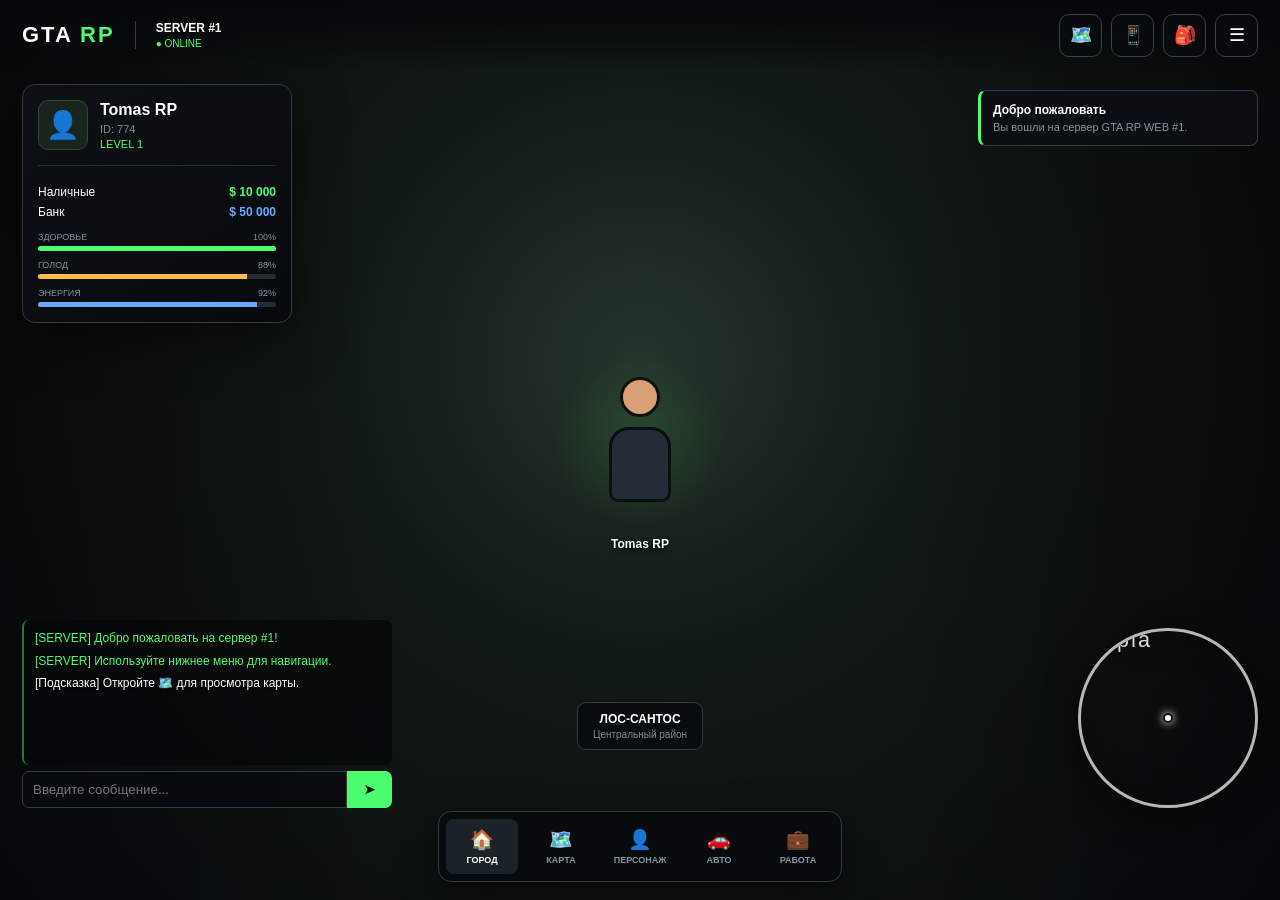
==== game.html @ d245c7cc "Create game.html" ====
<!DOCTYPE html>
<html lang="ru">
<head>
<meta charset="UTF-8">

<meta
    name="viewport"
    content="width=device-width,
    initial-scale=1.0,
    maximum-scale=1.0,
    user-scalable=no"
>

<title>GTA RP WEB — Игра</title>

<link rel="stylesheet" href="css/main.css">
<link rel="stylesheet" href="css/game.css">
<link rel="stylesheet" href="css/mobile.css">

<style>

/* =========================================================
   GTA RP WEB — GAME
========================================================= */

:root{
    --green:#4cff72;
    --bg:#080a0d;
    --panel:#101419;
    --panel2:#171c22;
    --border:#303740;
    --muted:#89929e;
    --danger:#ff4d5a;
    --gold:#ffd75a;
}

*{
    box-sizing:border-box;
    margin:0;
    padding:0;
}

html,
body{
    width:100%;
    height:100%;
}

body{
    background:#080a0d;
    color:#fff;
    font-family:Arial,Helvetica,sans-serif;
    overflow:hidden;
}


/* =========================================================
   GAME
========================================================= */

#gameScreen{
    position:fixed;
    inset:0;
    overflow:hidden;
}


/* =========================================================
   BACKGROUND
========================================================= */

.game-background{
    position:absolute;
    inset:0;

    background:
        radial-gradient(
            circle at 50% 40%,
            #26342b 0%,
            #111914 35%,
            #080b0d 100%
        );
}

.game-background:before{
    content:"";

    position:absolute;
    inset:0;

    background:
        linear-gradient(
            90deg,
            rgba(0,0,0,.35),
            transparent 30%,
            transparent 70%,
            rgba(0,0,0,.35)
        );

    pointer-events:none;
}


/* =========================================================
   TOP BAR
========================================================= */

.topbar{
    position:absolute;

    top:0;
    left:0;
    right:0;

    height:70px;

    display:flex;
    align-items:center;

    padding:0 22px;

    z-index:20;

    background:
        linear-gradient(
            180deg,
            rgba(5,7,9,.92),
            rgba(5,7,9,.55),
            transparent
        );
}


/* LOGO */

.game-logo{
    font-size:22px;
    font-weight:900;
    letter-spacing:2px;
}

.game-logo span{
    color:var(--green);
}


/* SERVER */

.server-info{
    margin-left:20px;

    padding-left:20px;

    border-left:1px solid #353b42;
}

.server-number{
    font-size:12px;
    font-weight:800;
}

.server-status{
    margin-top:3px;

    color:var(--green);

    font-size:10px;
}


/* TOP RIGHT */

.top-right{
    margin-left:auto;

    display:flex;
    align-items:center;

    gap:9px;
}

.top-button{

    min-width:43px;
    height:43px;

    display:flex;
    align-items:center;
    justify-content:center;

    border:1px solid #3a4148;
    border-radius:10px;

    background:#090c0ed9;

    color:#fff;

    cursor:pointer;

    font-size:18px;

    transition:.18s;
}

.top-button:hover{
    border-color:var(--green);
    background:#11181a;
}


/* =========================================================
   PLAYER CARD
========================================================= */

.player-card{

    position:absolute;

    top:84px;
    left:22px;

    width:270px;

    z-index:15;

    background:
        linear-gradient(
            145deg,
            rgba(13,17,21,.96),
            rgba(8,11,14,.96)
        );

    border:1px solid #343b42;

    border-radius:13px;

    padding:15px;

    box-shadow:0 15px 50px #0008;

    backdrop-filter:blur(10px);
}

.player-main{
    display:flex;
    align-items:center;
    gap:12px;
}

.player-avatar{

    width:50px;
    height:50px;

    display:flex;
    align-items:center;
    justify-content:center;

    border-radius:10px;

    background:#18241c;

    border:1px solid #304936;

    font-size:27px;
}

.player-name{
    font-size:16px;
    font-weight:900;
}

.player-id{
    margin-top:4px;

    color:#7f8995;

    font-size:11px;
}

.player-level{
    margin-top:3px;

    color:var(--green);

    font-size:11px;
}


/* =========================================================
   MONEY
========================================================= */

.money-block{

    margin-top:15px;

    padding-top:13px;

    border-top:1px solid #272e35;
}

.money-line{
    display:flex;
    align-items:center;
    justify-content:space-between;

    margin-top:6px;

    font-size:12px;
}

.money-value{
    font-weight:900;
}

.cash{
    color:var(--green);
}

.bank{
    color:#6aa7ff;
}


/* =========================================================
   STATUS
========================================================= */

.status-list{
    margin-top:13px;
}

.status-row{
    margin-top:9px;
}

.status-header{

    display:flex;
    justify-content:space-between;

    color:#858f9a;

    font-size:9px;
}

.status-bar{

    width:100%;
    height:5px;

    margin-top:4px;

    background:#272c31;

    border-radius:5px;

    overflow:hidden;
}

.status-fill{
    width:100%;
    height:100%;

    background:var(--green);
}

.status-fill.hunger{
    width:88%;
    background:#ffbd4a;
}

.status-fill.energy{
    width:92%;
    background:#6aa7ff;
}


/* =========================================================
   CENTER CHARACTER
========================================================= */

.character-stage{

    position:absolute;

    left:50%;
    top:50%;

    transform:translate(-50%,-50%);

    z-index:5;

    text-align:center;

    pointer-events:none;
}

.character-glow{

    width:180px;
    height:180px;

    border-radius:50%;

    background:
        radial-gradient(
            circle,
            rgba(76,255,114,.13),
            transparent 68%
        );

    display:flex;
    align-items:center;
    justify-content:center;
}

.character-icon{

    width:90px;
    height:125px;

    position:relative;

    display:flex;
    align-items:flex-end;
    justify-content:center;
}

.character-head{

    position:absolute;

    top:0;

    width:40px;
    height:40px;

    background:#d7a077;

    border:3px solid #111;

    border-radius:50%;
}

.character-body{

    width:62px;
    height:75px;

    background:#242d36;

    border:3px solid #0c0f12;

    border-radius:20px 20px 9px 9px;
}

.character-name{

    margin-top:8px;

    font-size:12px;
    font-weight:800;

    text-shadow:0 2px 5px #000;
}


/* =========================================================
   LOCATION
========================================================= */

.location-card{

    position:absolute;

    left:50%;
    bottom:150px;

    transform:translateX(-50%);

    z-index:10;

    text-align:center;

    padding:9px 15px;

    background:#080b0ddd;

    border:1px solid #343b42;

    border-radius:9px;

    backdrop-filter:blur(7px);
}

.location-name{
    font-size:12px;
    font-weight:900;
}

.location-street{
    margin-top:3px;

    color:#818b96;

    font-size:10px;
}


/* =========================================================
   CHAT
========================================================= */

.chat{

    position:absolute;

    left:22px;
    bottom:92px;

    width:370px;

    z-index:25;
}

.chat-window{

    height:145px;

    padding:11px;

    overflow:hidden;

    background:#050708b8;

    border-left:2px solid rgba(76,255,114,.45);

    border-radius:7px;

    font-size:12px;

    text-shadow:0 1px 2px #000;
}

.chat-message{
    margin-bottom:7px;
    line-height:1.3;
}

.chat-system{
    color:#4cff72;
}

.chat-player{
    color:#fff;
}

.chat-command{
    color:#70a9ff;
}

.chat-input-row{

    display:flex;

    margin-top:6px;
}

.chat-input{

    flex:1;

    height:37px;

    border:1px solid #343b42;

    border-radius:7px 0 0 7px;

    background:#080b0dd9;

    color:white;

    padding:0 10px;

    outline:none;
}

.chat-input:focus{
    border-color:var(--green);
}

.chat-send{

    width:45px;

    border:0;

    border-radius:0 7px 7px 0;

    background:var(--green);

    color:#071008;

    font-weight:900;

    cursor:pointer;
}


/* =========================================================
   MINI MAP
========================================================= */

.minimap{

    position:absolute;

    right:22px;
    bottom:92px;

    width:180px;
    height:180px;

    z-index:20;

    border:3px solid rgba(255,255,255,.7);

    border-radius:50%;

    overflow:hidden;

    box-shadow:
        0 8px 35px #000b;
}

.minimap img{

    width:100%;
    height:100%;

    object-fit:cover;

    transform:scale(1.35);
}

.minimap-dark{

    position:absolute;
    inset:0;

    background:
        radial-gradient(
            circle,
            transparent 30%,
            rgba(0,0,0,.28) 100%
        );
}

.minimap-player{

    position:absolute;

    left:50%;
    top:50%;

    width:10px;
    height:10px;

    transform:translate(-50%,-50%);

    background:#fff;

    border:2px solid #111;

    border-radius:50%;

    box-shadow:0 0 8px #fff;
}


/* =========================================================
   BOTTOM MENU
========================================================= */

.bottom-menu{

    position:absolute;

    left:50%;
    bottom:18px;

    transform:translateX(-50%);

    z-index:30;

    display:flex;

    align-items:center;

    gap:7px;

    padding:7px;

    background:#080b0ee8;

    border:1px solid #343b42;

    border-radius:13px;

    box-shadow:0 10px 35px #0008;

    backdrop-filter:blur(10px);
}

.menu-button{

    min-width:72px;
    height:55px;

    display:flex;

    flex-direction:column;

    align-items:center;
    justify-content:center;

    gap:4px;

    background:transparent;

    color:#89929e;

    border:0;

    border-radius:8px;

    cursor:pointer;

    transition:.18s;
}

.menu-button:hover,
.menu-button.active{

    color:#fff;

    background:#1b2228;
}

.menu-icon{
    font-size:19px;
}

.menu-text{
    font-size:9px;
    font-weight:700;
}


/* =========================================================
   NOTIFICATION
========================================================= */

.notifications{

    position:absolute;

    top:90px;
    right:22px;

    z-index:50;

    width:280px;
}

.notification{

    margin-bottom:8px;

    padding:12px;

    background:#0b0f13ed;

    border:1px solid #343b42;

    border-left:3px solid var(--green);

    border-radius:8px;

    animation:notificationIn .25s ease;
}

.notification-title{
    font-weight:800;
    font-size:12px;
}

.notification-text{
    margin-top:4px;
    color:#89929e;
    font-size:11px;
}

@keyframes notificationIn{

    from{
        opacity:0;
        transform:translateX(30px);
    }

    to{
        opacity:1;
        transform:translateX(0);
    }

}


/* =========================================================
   FULL MAP
========================================================= */

.map-overlay{

    position:absolute;

    inset:0;

    z-index:100;

    display:none;

    align-items:center;
    justify-content:center;

    background:#000d;

    padding:25px;
}

.map-overlay.open{
    display:flex;
}

.map-window{

    width:min(1150px,100%);
    height:min(800px,92vh);

    display:flex;

    flex-direction:column;

    background:#0b0e12;

    border:1px solid #3a424a;

    border-radius:15px;

    overflow:hidden;

    box-shadow:0 30px 100px #000;
}

.map-header{

    height:60px;

    display:flex;

    align-items:center;

    padding:0 18px;

    background:#11161c;

    border-bottom:1px solid #303740;
}

.map-title{
    font-size:18px;
    font-weight:900;
}

.map-close{

    margin-left:auto;

    width:36px;
    height:36px;

    border:0;
    border-radius:8px;

    background:#252c33;

    color:white;

    font-size:20px;

    cursor:pointer;
}

.map-content{

    flex:1;

    position:relative;

    overflow:hidden;

    background:#101418;
}

.map-image{

    width:100%;
    height:100%;

    object-fit:contain;

    display:block;

    background:#111;
}

.map-side{

    position:absolute;

    right:15px;
    top:15px;

    width:210px;

    padding:12px;

    background:#080b0ee8;

    border:1px solid #353c43;

    border-radius:10px;
}

.map-side-title{
    font-size:12px;
    font-weight:900;
    margin-bottom:9px;
}

.map-place{

    width:100%;

    padding:9px;

    margin-top:6px;

    text-align:left;

    border:0;

    border-radius:7px;

    background:#181e24;

    color:#fff;

    cursor:pointer;

    font-size:11px;
}

.map-place:hover{
    background:#242c33;
}

.map-place span{
    margin-right:6px;
}


/* =========================================================
   QUICK MODAL
========================================================= */

.quick-overlay{

    position:absolute;

    inset:0;

    z-index:90;

    display:none;

    align-items:center;
    justify-content:center;

    background:#0009;

    padding:20px;
}

.quick-overlay.open{
    display:flex;
}

.quick-window{

    width:min(440px,100%);

    max-height:80vh;

    overflow:auto;

    padding:22px;

    background:#101419;

    border:1px solid #3a424a;

    border-radius:14px;

    box-shadow:0 30px 90px #000;
}

.quick-header{

    display:flex;

    justify-content:space-between;

    align-items:center;
}

.quick-title{
    font-size:21px;
    font-weight:900;
}

.quick-close{

    background:none;
    border:0;

    color:#8b95a1;

    font-size:22px;

    cursor:pointer;
}

.quick-item{

    margin-top:10px;

    padding:14px;

    background:#171c22;

    border:1px solid #303740;

    border-radius:9px;
}

.quick-item strong{
    display:block;
}

.quick-item small{

    display:block;

    margin-top:5px;

    color:#818b97;

    line-height:1.4;
}

.quick-action{

    width:100%;

    margin-top:8px;

    padding:11px;

    border:0;

    border-radius:7px;

    background:#252c33;

    color:white;

    cursor:pointer;
}

.quick-action:hover{
    background:#313a43;
}

.quick-action.green{
    background:var(--green);
    color:#071008;
    font-weight:800;
}


/* =========================================================
   MOBILE
========================================================= */

@media(max-width:700px){

    .topbar{
        height:58px;
        padding:0 10px;
    }

    .game-logo{
        font-size:16px;
    }

    .server-info{
        display:none;
    }

    .top-button{
        min-width:38px;
        height:38px;
        font-size:16px;
    }

    .player-card{
        top:67px;
        left:9px;
        width:190px;
        padding:10px;
    }

    .player-avatar{
        width:39px;
        height:39px;
        font-size:20px;
    }

    .player-name{
        font-size:12px;
    }

    .player-id,
    .player-level{
        font-size:9px;
    }

    .money-block{
        margin-top:9px;
        padding-top:8px;
    }

    .status-list{
        margin-top:8px;
    }

    .status-row{
        margin-top:6px;
    }

    .character-glow{
        width:130px;
        height:130px;
    }

    .character-icon{
        transform:scale(.75);
    }

    .location-card{
        bottom:140px;
    }

    .chat{
        left:9px;
        bottom:83px;
        width:calc(100% - 190px);
        max-width:270px;
    }

    .chat-window{
        height:85px;
        font-size:10px;
    }

    .minimap{
        right:9px;
        bottom:83px;
        width:125px;
        height:125px;
    }

    .bottom-menu{
        bottom:8px;

        width:calc(100% - 16px);

        justify-content:space-around;

        gap:1px;

        padding:4px;
    }

    .menu-button{
        flex:1;
        min-width:0;
        height:52px;
    }

    .menu-icon{
        font-size:17px;
    }

    .menu-text{
        font-size:8px;
    }

    .notifications{
        top:65px;
        right:9px;
        width:200px;
    }

    .notification{
        padding:9px;
    }

    .map-overlay{
        padding:8px;
    }

    .map-window{
        height:94vh;
    }

    .map-side{
        width:145px;
        right:8px;
        top:8px;
    }

}


/* =========================================================
   EXTRA SMALL
========================================================= */

@media(max-width:430px){

    .player-card{
        width:175px;
    }

    .money-line{
        font-size:10px;
    }

    .chat{
        width:calc(100% - 175px);
    }

    .minimap{
        width:105px;
        height:105px;
    }

}

</style>
</head>

<body>


<!-- =======================================================
     GAME SCREEN
======================================================= -->

<div id="gameScreen">


    <!-- BACKGROUND -->

    <div class="game-background"></div>


    <!-- ===================================================
         TOP BAR
    =================================================== -->

    <div class="topbar">

        <div class="game-logo">
            GTA <span>RP</span>
        </div>

        <div class="server-info">

            <div class="server-number">
                SERVER #1
            </div>

            <div class="server-status">
                ● ONLINE
            </div>

        </div>


        <div class="top-right">

            <button
                class="top-button"
                onclick="openMap()"
                title="Карта"
            >
                🗺️
            </button>

            <button
                class="top-button"
                onclick="openQuick('phone')"
                title="Телефон"
            >
                📱
            </button>

            <button
                class="top-button"
                onclick="openQuick('inventory')"
                title="Инвентарь"
            >
                🎒
            </button>

            <button
                class="top-button"
                onclick="openQuick('menu')"
                title="Меню"
            >
                ☰
            </button>

        </div>

    </div>


    <!-- ===================================================
         PLAYER CARD
    =================================================== -->

    <div class="player-card">

        <div class="player-main">

            <div class="player-avatar">
                👤
            </div>

            <div>

                <div
                    id="playerName"
                    class="player-name"
                >
                    Tomas
                </div>

                <div
                    id="playerId"
                    class="player-id"
                >
                    ID: 1
                </div>

                <div class="player-level">
                    LEVEL 1
                </div>

            </div>

        </div>


        <div class="money-block">

            <div class="money-line">

                <span>Наличные</span>

                <span
                    id="cash"
                    class="money-value cash"
                >
                    $ 10 000
                </span>

            </div>

            <div class="money-line">

                <span>Банк</span>

                <span
                    id="bank"
                    class="money-value bank"
                >
                    $ 50 000
                </span>

            </div>

        </div>


        <div class="status-list">

            <div class="status-row">

                <div class="status-header">
                    <span>ЗДОРОВЬЕ</span>
                    <span>100%</span>
                </div>

                <div class="status-bar">
                    <div
                        id="healthBar"
                        class="status-fill"
                    ></div>
                </div>

            </div>


            <div class="status-row">

                <div class="status-header">
                    <span>ГОЛОД</span>
                    <span>88%</span>
                </div>

                <div class="status-bar">
                    <div
                        class="status-fill hunger"
                    ></div>
                </div>

            </div>


            <div class="status-row">

                <div class="status-header">
                    <span>ЭНЕРГИЯ</span>
                    <span>92%</span>
                </div>

                <div class="status-bar">
                    <div
                        class="status-fill energy"
                    ></div>
                </div>

            </div>

        </div>

    </div>


    <!-- ===================================================
         CHARACTER
    =================================================== -->

    <div class="character-stage">

        <div class="character-glow">

            <div class="character-icon">

                <div class="character-head"></div>

                <div class="character-body"></div>

            </div>

        </div>

        <div
            id="characterName"
            class="character-name"
        >
            Tomas
        </div>

    </div>


    <!-- ===================================================
         LOCATION
    =================================================== -->

    <div class="location-card">

        <div class="location-name">
            ЛОС-САНТОС
        </div>

        <div class="location-street">
            Центральный район
        </div>

    </div>


    <!-- ===================================================
         CHAT
    =================================================== -->

    <div class="chat">

        <div
            id="chatWindow"
            class="chat-window"
        >

            <div class="chat-message chat-system">
                [SERVER] Добро пожаловать на сервер #1!
            </div>

            <div class="chat-message chat-system">
                [SERVER] Используйте нижнее меню для навигации.
            </div>

            <div class="chat-message">
                [Подсказка] Откройте 🗺️ для просмотра карты.
            </div>

        </div>


        <div class="chat-input-row">

            <input
                id="chatInput"
                class="chat-input"
                placeholder="Введите сообщение..."
                autocomplete="off"
                onkeydown="chatKey(event)"
            >

            <button
                class="chat-send"
                onclick="sendChat()"
            >
                ➤
            </button>

        </div>

    </div>


    <!-- ===================================================
         MINI MAP
    =================================================== -->

    <div class="minimap">

        <img
            src="assets/map.jpg"
            alt="Карта"
        >

        <div class="minimap-dark"></div>

        <div class="minimap-player"></div>

    </div>


    <!-- ===================================================
         NOTIFICATIONS
    =================================================== -->

    <div
        id="notifications"
        class="notifications"
    ></div>


    <!-- ===================================================
         BOTTOM MENU
    =================================================== -->

    <div class="bottom-menu">

        <button
            class="menu-button active"
            onclick="goHome()"
        >

            <span class="menu-icon">
                🏠
            </span>

            <span class="menu-text">
                ГОРОД
            </span>

        </button>


        <button
            class="menu-button"
            onclick="openMap()"
        >

            <span class="menu-icon">
                🗺️
            </span>

            <span class="menu-text">
                КАРТА
            </span>

        </button>


        <button
            class="menu-button"
            onclick="openPage('character.html')"
        >

            <span class="menu-icon">
                👤
            </span>

            <span class="menu-text">
                ПЕРСОНАЖ
            </span>

        </button>


        <button
            class="menu-button"
            onclick="openPage('vehicles.html')"
        >

            <span class="menu-icon">
                🚗
            </span>

            <span class="menu-text">
                АВТО
            </span>

        </button>


        <button
            class="menu-button"
            onclick="openPage('jobs.html')"
        >

            <span class="menu-icon">
                💼
            </span>

            <span class="menu-text">
                РАБОТА
            </span>

        </button>

    </div>


    <!-- ===================================================
         MAP OVERLAY
    =================================================== -->

    <div
        id="mapOverlay"
        class="map-overlay"
    >

        <div class="map-window">

            <div class="map-header">

                <div class="map-title">
                    🗺️ КАРТА ГОРОДА
                </div>

                <button
                    class="map-close"
                    onclick="closeMap()"
                >
                    ×
                </button>

            </div>


            <div class="map-content">

                <img
                    class="map-image"
                    src="assets/map.jpg"
                    alt="Карта GTA RP"
                >


                <div class="map-side">

                    <div class="map-side-title">
                        МЕСТА
                    </div>


                    <button
                        class="map-place"
                        onclick="mapLocation('Банк')"
                    >
                        <span>🏦</span>
                        Банк
                    </button>


                    <button
                        class="map-place"
                        onclick="mapLocation('Автосалон')"
                    >
                        <span>🚗</span>
                        Автосалон
                    </button>


                    <button
                        class="map-place"
                        onclick="mapLocation('АЗС')"
                    >
                        <span>⛽</span>
                        АЗС
                    </button>


                    <button
                        class="map-place"
                        onclick="mapLocation('СТО')"
                    >
                        <span>🔧</span>
                        СТО
                    </button>


                    <button
                        class="map-place"
                        onclick="mapLocation('Магазин')"
                    >
                        <span>🛒</span>
                        Магазины
                    </button>


                    <button
                        class="map-place"
                        onclick="mapLocation('Работа')"
                    >
                        <span>💼</span>
                        Работы
                    </button>


                    <button
                        class="map-place"
                        onclick="mapLocation('Дом')"
                    >
                        <span>🏠</span>
                        Недвижимость
                    </button>

                </div>

            </div>

        </div>

    </div>


    <!-- ===================================================
         QUICK MODAL
    =================================================== -->

    <div
        id="quickOverlay"
        class="quick-overlay"
    >

        <div class="quick-window">

            <div class="quick-header">

                <div
                    id="quickTitle"
                    class="quick-title"
                >
                    Меню
                </div>

                <button
                    class="quick-close"
                    onclick="closeQuick()"
                >
                    ×
                </button>

            </div>


            <div id="quickContent"></div>

        </div>

    </div>


</div>


<!-- =======================================================
     DATA
======================================================= -->

<script src="js/data.js"></script>


<script>

/* =========================================================
   GTA RP WEB GAME CORE
========================================================= */

"use strict";


/* =========================================================
   DATA
========================================================= */

const STORAGE_KEY =
    "GTA_RP_WEB_ACCOUNT_DATA";


let data;


try{

    data = JSON.parse(
        localStorage.getItem(
            STORAGE_KEY
        )
    );

}catch(e){

    data = null;

}


if(!data){

    data = {

        server:1,

        currentAccount:"Tomas_RP",

        accounts:{

            Tomas_RP:{

                login:"Tomas_RP",

                password:"",

                character:{

                    first:"Tomas",

                    last:"RP",

                    sex:"Мужской",

                    level:1,

                    xp:0,

                    money:10000,

                    bank:50000,

                    health:100,

                    hunger:88,

                    energy:92,

                    car:{

                        name:"Tomas Car",

                        fuel:82,

                        condition:100

                    },

                    inventory:[

                        {
                            name:"Телефон",
                            icon:"📱"
                        },

                        {
                            name:"Документы",
                            icon:"📄"
                        },

                        {
                            name:"Ключи",
                            icon:"🔑"
                        }

                    ]

                }

            }

        }

    };

}


function save(){

    localStorage.setItem(

        STORAGE_KEY,

        JSON.stringify(data)

    );

}


/* =========================================================
   CURRENT CHARACTER
========================================================= */

function getCharacter(){

    if(
        !data.currentAccount ||
        !data.accounts ||
        !data.accounts[data.currentAccount]
    ){

        return null;

    }

    return data
        .accounts[data.currentAccount]
        .character;

}


/* =========================================================
   ID
========================================================= */

function getPlayerID(login){

    let sum=0;

    for(
        let i=0;
        i<login.length;
        i++
    ){

        sum +=
            login.charCodeAt(i);

    }

    return (
        (sum % 9000) + 1
    );

}


/* =========================================================
   MONEY
========================================================= */

function money(value){

    return Number(value)
        .toLocaleString("ru-RU");

}


/* =========================================================
   UPDATE HUD
========================================================= */

function updateHUD(){

    const ch =
        getCharacter();

    if(!ch)
        return;


    document.getElementById(
        "playerName"
    ).textContent =
        ch.first+" "+ch.last;


    document.getElementById(
        "characterName"
    ).textContent =
        ch.first+" "+ch.last;


    document.getElementById(
        "playerId"
    ).textContent =
        "ID: "+
        getPlayerID(
            data.currentAccount
        );


    document.getElementById(
        "cash"
    ).textContent =
        "$ "+
        money(ch.money);


    document.getElementById(
        "bank"
    ).textContent =
        "$ "+
        money(ch.bank);


    document.getElementById(
        "healthBar"
    ).style.width =
        Math.max(
            0,
            Math.min(
                100,
                ch.health
            )
        )+"%";


    const hunger =
        document.querySelector(
            ".status-fill.hunger"
        );

    if(hunger)
        hunger.style.width =
            ch.hunger+"%";


    const energy =
        document.querySelector(
            ".status-fill.energy"
        );

    if(energy)
        energy.style.width =
            ch.energy+"%";

}


/* =========================================================
   NOTIFICATIONS
========================================================= */

function notify(
    title,
    text
){

    const container =
        document.getElementById(
            "notifications"
        );


    const item =
        document.createElement(
            "div"
        );

    item.className =
        "notification";


    item.innerHTML = `

        <div class="notification-title">
            ${escapeHTML(title)}
        </div>

        <div class="notification-text">
            ${escapeHTML(text)}
        </div>

    `;


    container.appendChild(item);


    setTimeout(()=>{

        item.style.opacity="0";

        item.style.transform=
            "translateX(30px)";

        item.style.transition=".25s";


        setTimeout(()=>{

            item.remove();

        },250);

    },3500);

}


/* =========================================================
   CHAT
========================================================= */

function escapeHTML(text){

    return String(text)

        .replaceAll(
            "&",
            "&amp;"
        )

        .replaceAll(
            "<",
            "&lt;"
        )

        .replaceAll(
            ">",
            "&gt;"
        )

        .replaceAll(
            '"',
            "&quot;"
        );

}


function addChat(
    name,
    text,
    type=""
){

    const windowEl =
        document.getElementById(
            "chatWindow"
        );


    const div =
        document.createElement(
            "div"
        );


    div.className =
        "chat-message "+
        type;


    div.innerHTML =
        "["+
        escapeHTML(name)+
        "] "+
        escapeHTML(text);


    windowEl.appendChild(div);


    while(
        windowEl.children.length > 8
    ){

        windowEl.removeChild(
            windowEl.firstChild
        );

    }

}


function sendChat(){

    const input =
        document.getElementById(
            "chatInput"
        );


    const text =
        input.value.trim();


    if(!text)
        return;


    const ch =
        getCharacter();


    if(!ch)
        return;


    if(
        text.startsWith("/")
    ){

        addChat(
            "CMD",
            text,
            "chat-command"
        );

        processCommand(text);

    }else{

        addChat(
            ch.first,
            text,
            "chat-player"
        );

    }


    input.value="";

}


function chatKey(e){

    if(
        e.key ===
        "Enter"
    ){

        sendChat();

    }

}


/* =========================================================
   COMMANDS
========================================================= */

function processCommand(command){

    const cmd =
        command
        .toLowerCase()
        .split(" ")[0];


    if(cmd==="/me"){

        notify(
            "RP",
            "Действие персонажа отправлено."
        );

        return;

    }


    if(cmd==="/do"){

        notify(
            "RP",
            "Описание ситуации отправлено."
        );

        return;

    }


    if(cmd==="/help"){

        addChat(
            "HELP",
            "/me /do /try /help",
            "chat-system"
        );

        return;

    }


    if(cmd==="/map"){

        openMap();

        return;

    }


    addChat(
        "SERVER",
        "Неизвестная команда.",
        "chat-system"
    );

}


/* =========================================================
   MAP
========================================================= */

function openMap(){

    document
        .getElementById(
            "mapOverlay"
        )
        .classList.add("open");

}


function closeMap(){

    document
        .getElementById(
            "mapOverlay"
        )
        .classList.remove("open");

}


function mapLocation(name){

    closeMap();

    notify(
        "Карта",
        "Выбрано место: "+name
    );

    addChat(
        "NAV",
        "Маршрут построен: "+name,
        "chat-system"
    );

}


/* =========================================================
   QUICK WINDOWS
========================================================= */

function openQuick(type){

    const overlay =
        document.getElementById(
            "quickOverlay"
        );

    const title =
        document.getElementById(
            "quickTitle"
        );

    const content =
        document.getElementById(
            "quickContent"
        );


    overlay.classList.add(
        "open"
    );


    if(type==="menu"){

        title.textContent =
            "Игровое меню";


        content.innerHTML = `

            <div class="quick-item">

                <strong>
                    👤 Профиль
                </strong>

                <small>
                    ${escapeHTML(data.currentAccount)}
                </small>

            </div>


            <div class="quick-item">

                <strong>
                    🏦 Банк
                </strong>

                <small>
                    Управление банковским счётом.
                </small>

                <button
                    class="quick-action"
                    onclick="openPage('bank.html')"
                >
                    ОТКРЫТЬ БАНК
                </button>

            </div>


            <div class="quick-item">

                <strong>
                    🛒 Магазин
                </strong>

                <small>
                    Покупка предметов.
                </small>

                <button
                    class="quick-action"
                    onclick="openPage('shop.html')"
                >
                    ОТКРЫТЬ МАГАЗИН
                </button>

            </div>


            <div class="quick-item">

                <strong>
                    ⚙️ Настройки
                </strong>

                <small>
                    Настройки игры появятся позже.
                </small>

            </div>


            <button
                class="quick-action"
                onclick="logout()"
            >
                ВЫЙТИ ИЗ АККАУНТА
            </button>

        `;

    }


    if(type==="inventory"){

        const ch =
            getCharacter();


        title.textContent =
            "Инвентарь";


        if(
            !ch ||
            !ch.inventory
        ){

            content.innerHTML =
                "<div class='quick-item'>Инвентарь пуст.</div>";

            return;

        }


        content.innerHTML =
            ch.inventory.map(item=>`

                <div class="quick-item">

                    <strong>
                        ${item.icon}
                        ${escapeHTML(item.name)}
                    </strong>

                </div>

            `).join("");

    }


    if(type==="phone"){

        title.textContent =
            "Телефон";


        content.innerHTML = `

            <div class="quick-item">

                <strong>
                    📞 Контакты
                </strong>

                <small>
                    Контакты пока отсутствуют.
                </small>

            </div>


            <div class="quick-item">

                <strong>
                    💬 Сообщения
                </strong>

                <small>
                    Новых сообщений нет.
                </small>

            </div>


            <div class="quick-item">

                <strong>
                    🚕 Такси
                </strong>

                <button
                    class="quick-action green"
                    onclick="callTaxi()"
                >
                    ВЫЗВАТЬ ТАКСИ
                </button>

            </div>

        `;

    }

}


function closeQuick(){

    document
        .getElementById(
            "quickOverlay"
        )
        .classList.remove(
            "open"
        );

}


/* =========================================================
   TAXI
========================================================= */

function callTaxi(){

    closeQuick();

    notify(
        "Такси",
        "Такси вызвано. Ожидайте автомобиль."
    );

    addChat(
        "DISPATCH",
        "Водитель направляется к вам.",
        "chat-system"
    );

}


/* =========================================================
   PAGES
========================================================= */

function openPage(page){

    window.location.href =
        page;

}


function goHome(){

    closeMap();
    closeQuick();

}


/* =========================================================
   LOGOUT
========================================================= */

function logout(){

    data.currentAccount =
        null;

    save();

    window.location.href =
        "index.html";

}


/* =========================================================
   ESC
========================================================= */

document.addEventListener(
    "keydown",
    e=>{

        if(
            e.key ===
            "Escape"
        ){

            closeMap();
            closeQuick();

        }

    }
);


/* =========================================================
   START
========================================================= */

updateHUD();

save();


/* =========================================================
   WELCOME
========================================================= */

setTimeout(()=>{

    notify(
        "Добро пожаловать",
        "Вы вошли на сервер GTA RP WEB #1."
    );

},700);

</script>

</body>
</html>
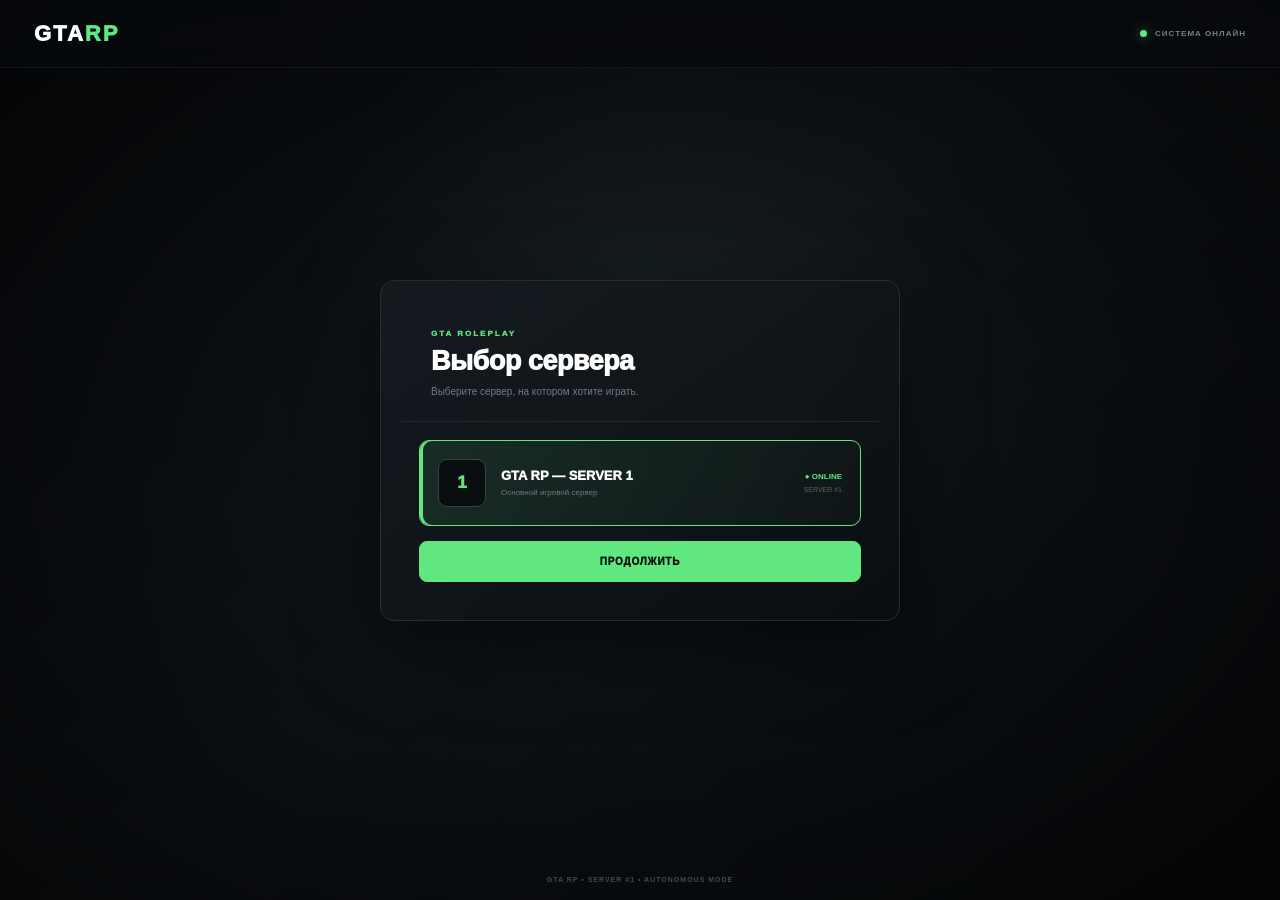
==== commit e2e150e3: "Update game.html" ====
--- a/game.html
+++ b/game.html
@@ -3,25 +3,15 @@
 <head>
 <meta charset="UTF-8">
 
-<meta
-    name="viewport"
-    content="width=device-width,
-    initial-scale=1.0,
-    maximum-scale=1.0,
-    user-scalable=no"
->
-
-<title>GTA RP WEB — Игра</title>
-
-<link rel="stylesheet" href="css/main.css">
-<link rel="stylesheet" href="css/game.css">
-<link rel="stylesheet" href="css/mobile.css">
+<meta name="viewport"
+      content="width=device-width,
+      initial-scale=1.0,
+      maximum-scale=1.0,
+      user-scalable=no">
+
+<title>GTA RP — Server 1</title>
 
 <style>
-
-/* =========================================================
-   GTA RP WEB — GAME
-========================================================= */
 
 :root{
     --green:#4cff72;
@@ -30,7 +20,7 @@
     --panel2:#171c22;
     --border:#303740;
     --muted:#89929e;
-    --danger:#ff4d5a;
+    --blue:#6aa7ff;
     --gold:#ffd75a;
 }
 
@@ -51,6 +41,11 @@
     color:#fff;
     font-family:Arial,Helvetica,sans-serif;
     overflow:hidden;
+}
+
+button,
+input{
+    font:inherit;
 }
 
 
@@ -84,17 +79,16 @@
 
 .game-background:before{
     content:"";
-
     position:absolute;
     inset:0;
 
     background:
         linear-gradient(
             90deg,
-            rgba(0,0,0,.35),
+            rgba(0,0,0,.4),
             transparent 30%,
             transparent 70%,
-            rgba(0,0,0,.35)
+            rgba(0,0,0,.4)
         );
 
     pointer-events:none;
@@ -107,7 +101,6 @@
 
 .topbar{
     position:absolute;
-
     top:0;
     left:0;
     right:0;
@@ -124,14 +117,11 @@
     background:
         linear-gradient(
             180deg,
-            rgba(5,7,9,.92),
-            rgba(5,7,9,.55),
+            rgba(5,7,9,.94),
+            rgba(5,7,9,.5),
             transparent
         );
 }
-
-
-/* LOGO */
 
 .game-logo{
     font-size:22px;
@@ -143,12 +133,8 @@
     color:var(--green);
 }
 
-
-/* SERVER */
-
 .server-info{
     margin-left:20px;
-
     padding-left:20px;
 
     border-left:1px solid #353b42;
@@ -156,31 +142,24 @@
 
 .server-number{
     font-size:12px;
-    font-weight:800;
+    font-weight:900;
 }
 
 .server-status{
     margin-top:3px;
-
     color:var(--green);
-
     font-size:10px;
 }
-
-
-/* TOP RIGHT */
 
 .top-right{
     margin-left:auto;
 
     display:flex;
     align-items:center;
-
     gap:9px;
 }
 
 .top-button{
-
     min-width:43px;
     height:43px;
 
@@ -192,7 +171,6 @@
     border-radius:10px;
 
     background:#090c0ed9;
-
     color:#fff;
 
     cursor:pointer;
@@ -213,7 +191,6 @@
 ========================================================= */
 
 .player-card{
-
     position:absolute;
 
     top:84px;
@@ -222,6 +199,8 @@
     width:270px;
 
     z-index:15;
+
+    padding:15px;
 
     background:
         linear-gradient(
@@ -231,10 +210,7 @@
         );
 
     border:1px solid #343b42;
-
     border-radius:13px;
-
-    padding:15px;
 
     box-shadow:0 15px 50px #0008;
 
@@ -248,7 +224,6 @@
 }
 
 .player-avatar{
-
     width:50px;
     height:50px;
 
@@ -259,7 +234,6 @@
     border-radius:10px;
 
     background:#18241c;
-
     border:1px solid #304936;
 
     font-size:27px;
@@ -274,7 +248,6 @@
     margin-top:4px;
 
     color:#7f8995;
-
     font-size:11px;
 }
 
@@ -282,19 +255,11 @@
     margin-top:3px;
 
     color:var(--green);
-
     font-size:11px;
 }
 
-
-/* =========================================================
-   MONEY
-========================================================= */
-
 .money-block{
-
     margin-top:15px;
-
     padding-top:13px;
 
     border-top:1px solid #272e35;
@@ -319,13 +284,8 @@
 }
 
 .bank{
-    color:#6aa7ff;
-}
-
-
-/* =========================================================
-   STATUS
-========================================================= */
+    color:var(--blue);
+}
 
 .status-list{
     margin-top:13px;
@@ -336,53 +296,45 @@
 }
 
 .status-header{
-
     display:flex;
     justify-content:space-between;
 
     color:#858f9a;
-
     font-size:9px;
 }
 
 .status-bar{
-
     width:100%;
     height:5px;
 
     margin-top:4px;
 
     background:#272c31;
-
     border-radius:5px;
 
     overflow:hidden;
 }
 
 .status-fill{
+    height:100%;
     width:100%;
-    height:100%;
-
     background:var(--green);
 }
 
 .status-fill.hunger{
-    width:88%;
     background:#ffbd4a;
 }
 
 .status-fill.energy{
-    width:92%;
-    background:#6aa7ff;
-}
-
-
-/* =========================================================
-   CENTER CHARACTER
+    background:var(--blue);
+}
+
+
+/* =========================================================
+   CHARACTER
 ========================================================= */
 
 .character-stage{
-
     position:absolute;
 
     left:50%;
@@ -393,12 +345,10 @@
     z-index:5;
 
     text-align:center;
-
     pointer-events:none;
 }
 
 .character-glow{
-
     width:180px;
     height:180px;
 
@@ -417,7 +367,6 @@
 }
 
 .character-icon{
-
     width:90px;
     height:125px;
 
@@ -429,9 +378,7 @@
 }
 
 .character-head{
-
     position:absolute;
-
     top:0;
 
     width:40px;
@@ -440,12 +387,10 @@
     background:#d7a077;
 
     border:3px solid #111;
-
     border-radius:50%;
 }
 
 .character-body{
-
     width:62px;
     height:75px;
 
@@ -457,7 +402,6 @@
 }
 
 .character-name{
-
     margin-top:8px;
 
     font-size:12px;
@@ -472,7 +416,6 @@
 ========================================================= */
 
 .location-card{
-
     position:absolute;
 
     left:50%;
@@ -489,7 +432,6 @@
     background:#080b0ddd;
 
     border:1px solid #343b42;
-
     border-radius:9px;
 
     backdrop-filter:blur(7px);
@@ -504,7 +446,6 @@
     margin-top:3px;
 
     color:#818b96;
-
     font-size:10px;
 }
 
@@ -514,7 +455,6 @@
 ========================================================= */
 
 .chat{
-
     position:absolute;
 
     left:22px;
@@ -526,7 +466,6 @@
 }
 
 .chat-window{
-
     height:145px;
 
     padding:11px;
@@ -536,7 +475,6 @@
     background:#050708b8;
 
     border-left:2px solid rgba(76,255,114,.45);
-
     border-radius:7px;
 
     font-size:12px;
@@ -550,7 +488,7 @@
 }
 
 .chat-system{
-    color:#4cff72;
+    color:var(--green);
 }
 
 .chat-player{
@@ -562,24 +500,18 @@
 }
 
 .chat-input-row{
-
     display:flex;
-
     margin-top:6px;
 }
 
 .chat-input{
-
     flex:1;
-
     height:37px;
 
     border:1px solid #343b42;
-
     border-radius:7px 0 0 7px;
 
     background:#080b0dd9;
-
     color:white;
 
     padding:0 10px;
@@ -592,15 +524,12 @@
 }
 
 .chat-send{
-
     width:45px;
 
     border:0;
-
     border-radius:0 7px 7px 0;
 
     background:var(--green);
-
     color:#071008;
 
     font-weight:900;
@@ -614,7 +543,6 @@
 ========================================================= */
 
 .minimap{
-
     position:absolute;
 
     right:22px;
@@ -626,17 +554,16 @@
     z-index:20;
 
     border:3px solid rgba(255,255,255,.7);
-
     border-radius:50%;
 
     overflow:hidden;
 
-    box-shadow:
-        0 8px 35px #000b;
+    background:#161c20;
+
+    box-shadow:0 8px 35px #000b;
 }
 
 .minimap img{
-
     width:100%;
     height:100%;
 
@@ -646,7 +573,6 @@
 }
 
 .minimap-dark{
-
     position:absolute;
     inset:0;
 
@@ -659,7 +585,6 @@
 }
 
 .minimap-player{
-
     position:absolute;
 
     left:50%;
@@ -673,7 +598,6 @@
     background:#fff;
 
     border:2px solid #111;
-
     border-radius:50%;
 
     box-shadow:0 0 8px #fff;
@@ -685,7 +609,6 @@
 ========================================================= */
 
 .bottom-menu{
-
     position:absolute;
 
     left:50%;
@@ -696,9 +619,7 @@
     z-index:30;
 
     display:flex;
-
     align-items:center;
-
     gap:7px;
 
     padding:7px;
@@ -706,7 +627,6 @@
     background:#080b0ee8;
 
     border:1px solid #343b42;
-
     border-radius:13px;
 
     box-shadow:0 10px 35px #0008;
@@ -715,12 +635,10 @@
 }
 
 .menu-button{
-
     min-width:72px;
     height:55px;
 
     display:flex;
-
     flex-direction:column;
 
     align-items:center;
@@ -729,11 +647,9 @@
     gap:4px;
 
     background:transparent;
-
     color:#89929e;
 
     border:0;
-
     border-radius:8px;
 
     cursor:pointer;
@@ -743,9 +659,7 @@
 
 .menu-button:hover,
 .menu-button.active{
-
     color:#fff;
-
     background:#1b2228;
 }
 
@@ -760,11 +674,10 @@
 
 
 /* =========================================================
-   NOTIFICATION
+   NOTIFICATIONS
 ========================================================= */
 
 .notifications{
-
     position:absolute;
 
     top:90px;
@@ -776,7 +689,6 @@
 }
 
 .notification{
-
     margin-bottom:8px;
 
     padding:12px;
@@ -784,7 +696,6 @@
     background:#0b0f13ed;
 
     border:1px solid #343b42;
-
     border-left:3px solid var(--green);
 
     border-radius:8px;
@@ -799,6 +710,7 @@
 
 .notification-text{
     margin-top:4px;
+
     color:#89929e;
     font-size:11px;
 }
@@ -819,13 +731,11 @@
 
 
 /* =========================================================
-   FULL MAP
+   MAP
 ========================================================= */
 
 .map-overlay{
-
     position:absolute;
-
     inset:0;
 
     z-index:100;
@@ -845,18 +755,15 @@
 }
 
 .map-window{
-
     width:min(1150px,100%);
     height:min(800px,92vh);
 
     display:flex;
-
     flex-direction:column;
 
     background:#0b0e12;
 
     border:1px solid #3a424a;
-
     border-radius:15px;
 
     overflow:hidden;
@@ -865,11 +772,9 @@
 }
 
 .map-header{
-
     height:60px;
 
     display:flex;
-
     align-items:center;
 
     padding:0 18px;
@@ -885,7 +790,6 @@
 }
 
 .map-close{
-
     margin-left:auto;
 
     width:36px;
@@ -904,7 +808,6 @@
 }
 
 .map-content{
-
     flex:1;
 
     position:relative;
@@ -915,7 +818,6 @@
 }
 
 .map-image{
-
     width:100%;
     height:100%;
 
@@ -927,7 +829,6 @@
 }
 
 .map-side{
-
     position:absolute;
 
     right:15px;
@@ -940,18 +841,17 @@
     background:#080b0ee8;
 
     border:1px solid #353c43;
-
     border-radius:10px;
 }
 
 .map-side-title{
     font-size:12px;
     font-weight:900;
+
     margin-bottom:9px;
 }
 
 .map-place{
-
     width:100%;
 
     padding:9px;
@@ -961,7 +861,6 @@
     text-align:left;
 
     border:0;
-
     border-radius:7px;
 
     background:#181e24;
@@ -977,19 +876,13 @@
     background:#242c33;
 }
 
-.map-place span{
-    margin-right:6px;
-}
-
-
-/* =========================================================
-   QUICK MODAL
+
+/* =========================================================
+   MODAL
 ========================================================= */
 
 .quick-overlay{
-
     position:absolute;
-
     inset:0;
 
     z-index:90;
@@ -1009,7 +902,6 @@
 }
 
 .quick-window{
-
     width:min(440px,100%);
 
     max-height:80vh;
@@ -1021,18 +913,14 @@
     background:#101419;
 
     border:1px solid #3a424a;
-
     border-radius:14px;
 
     box-shadow:0 30px 90px #000;
 }
 
 .quick-header{
-
     display:flex;
-
     justify-content:space-between;
-
     align-items:center;
 }
 
@@ -1042,7 +930,6 @@
 }
 
 .quick-close{
-
     background:none;
     border:0;
 
@@ -1054,7 +941,6 @@
 }
 
 .quick-item{
-
     margin-top:10px;
 
     padding:14px;
@@ -1062,7 +948,6 @@
     background:#171c22;
 
     border:1px solid #303740;
-
     border-radius:9px;
 }
 
@@ -1071,7 +956,6 @@
 }
 
 .quick-item small{
-
     display:block;
 
     margin-top:5px;
@@ -1082,7 +966,6 @@
 }
 
 .quick-action{
-
     width:100%;
 
     margin-top:8px;
@@ -1090,7 +973,6 @@
     padding:11px;
 
     border:0;
-
     border-radius:7px;
 
     background:#252c33;
@@ -1235,10 +1117,6 @@
         width:200px;
     }
 
-    .notification{
-        padding:9px;
-    }
-
     .map-overlay{
         padding:8px;
     }
@@ -1255,19 +1133,10 @@
 
 }
 
-
-/* =========================================================
-   EXTRA SMALL
-========================================================= */
-
 @media(max-width:430px){
 
     .player-card{
         width:175px;
-    }
-
-    .money-line{
-        font-size:10px;
     }
 
     .chat{
@@ -1287,21 +1156,14 @@
 <body>
 
 
-<!-- =======================================================
-     GAME SCREEN
-======================================================= -->
-
 <div id="gameScreen">
 
-
-    <!-- BACKGROUND -->
-
     <div class="game-background"></div>
 
 
-    <!-- ===================================================
-         TOP BAR
-    =================================================== -->
+    <!-- =====================================================
+         TOP
+    ====================================================== -->
 
     <div class="topbar">
 
@@ -1321,13 +1183,11 @@
 
         </div>
 
-
         <div class="top-right">
 
             <button
                 class="top-button"
                 onclick="openMap()"
-                title="Карта"
             >
                 🗺️
             </button>
@@ -1335,7 +1195,6 @@
             <button
                 class="top-button"
                 onclick="openQuick('phone')"
-                title="Телефон"
             >
                 📱
             </button>
@@ -1343,7 +1202,6 @@
             <button
                 class="top-button"
                 onclick="openQuick('inventory')"
-                title="Инвентарь"
             >
                 🎒
             </button>
@@ -1351,7 +1209,6 @@
             <button
                 class="top-button"
                 onclick="openQuick('menu')"
-                title="Меню"
             >
                 ☰
             </button>
@@ -1361,9 +1218,9 @@
     </div>
 
 
-    <!-- ===================================================
-         PLAYER CARD
-    =================================================== -->
+    <!-- =====================================================
+         PLAYER
+    ====================================================== -->
 
     <div class="player-card">
 
@@ -1379,7 +1236,7 @@
                     id="playerName"
                     class="player-name"
                 >
-                    Tomas
+                    Tomas RP
                 </div>
 
                 <div
@@ -1389,7 +1246,10 @@
                     ID: 1
                 </div>
 
-                <div class="player-level">
+                <div
+                    id="playerLevel"
+                    class="player-level"
+                >
                     LEVEL 1
                 </div>
 
@@ -1435,7 +1295,9 @@
 
                 <div class="status-header">
                     <span>ЗДОРОВЬЕ</span>
-                    <span>100%</span>
+                    <span id="healthValue">
+                        100%
+                    </span>
                 </div>
 
                 <div class="status-bar">
@@ -1452,13 +1314,18 @@
 
                 <div class="status-header">
                     <span>ГОЛОД</span>
-                    <span>88%</span>
+                    <span id="hungerValue">
+                        88%
+                    </span>
                 </div>
 
                 <div class="status-bar">
+
                     <div
+                        id="hungerBar"
                         class="status-fill hunger"
                     ></div>
+
                 </div>
 
             </div>
@@ -1468,13 +1335,18 @@
 
                 <div class="status-header">
                     <span>ЭНЕРГИЯ</span>
-                    <span>92%</span>
+                    <span id="energyValue">
+                        92%
+                    </span>
                 </div>
 
                 <div class="status-bar">
+
                     <div
+                        id="energyBar"
                         class="status-fill energy"
                     ></div>
+
                 </div>
 
             </div>
@@ -1484,9 +1356,9 @@
     </div>
 
 
-    <!-- ===================================================
+    <!-- =====================================================
          CHARACTER
-    =================================================== -->
+    ====================================================== -->
 
     <div class="character-stage">
 
@@ -1506,15 +1378,15 @@
             id="characterName"
             class="character-name"
         >
-            Tomas
+            Tomas RP
         </div>
 
     </div>
 
 
-    <!-- ===================================================
+    <!-- =====================================================
          LOCATION
-    =================================================== -->
+    ====================================================== -->
 
     <div class="location-card">
 
@@ -1529,9 +1401,9 @@
     </div>
 
 
-    <!-- ===================================================
+    <!-- =====================================================
          CHAT
-    =================================================== -->
+    ====================================================== -->
 
     <div class="chat">
 
@@ -1541,15 +1413,15 @@
         >
 
             <div class="chat-message chat-system">
-                [SERVER] Добро пожаловать на сервер #1!
+                [SERVER] Добро пожаловать на Server #1!
             </div>
 
             <div class="chat-message chat-system">
-                [SERVER] Используйте нижнее меню для навигации.
+                [SERVER] Аккаунт авторизован.
             </div>
 
             <div class="chat-message">
-                [Подсказка] Откройте 🗺️ для просмотра карты.
+                [SERVER] Приятной игры!
             </div>
 
         </div>
@@ -1562,7 +1434,6 @@
                 class="chat-input"
                 placeholder="Введите сообщение..."
                 autocomplete="off"
-                onkeydown="chatKey(event)"
             >
 
             <button
@@ -1577,15 +1448,16 @@
     </div>
 
 
-    <!-- ===================================================
-         MINI MAP
-    =================================================== -->
+    <!-- =====================================================
+         MAP
+    ====================================================== -->
 
     <div class="minimap">
 
         <img
             src="assets/map.jpg"
             alt="Карта"
+            onerror="this.style.display='none'"
         >
 
         <div class="minimap-dark"></div>
@@ -1595,9 +1467,9 @@
     </div>
 
 
-    <!-- ===================================================
+    <!-- =====================================================
          NOTIFICATIONS
-    =================================================== -->
+    ====================================================== -->
 
     <div
         id="notifications"
@@ -1605,9 +1477,9 @@
     ></div>
 
 
-    <!-- ===================================================
-         BOTTOM MENU
-    =================================================== -->
+    <!-- =====================================================
+         BOTTOM
+    ====================================================== -->
 
     <div class="bottom-menu">
 
@@ -1615,15 +1487,8 @@
             class="menu-button active"
             onclick="goHome()"
         >
-
-            <span class="menu-icon">
-                🏠
-            </span>
-
-            <span class="menu-text">
-                ГОРОД
-            </span>
-
+            <span class="menu-icon">🏠</span>
+            <span class="menu-text">ГОРОД</span>
         </button>
 
 
@@ -1631,15 +1496,8 @@
             class="menu-button"
             onclick="openMap()"
         >
-
-            <span class="menu-icon">
-                🗺️
-            </span>
-
-            <span class="menu-text">
-                КАРТА
-            </span>
-
+            <span class="menu-icon">🗺️</span>
+            <span class="menu-text">КАРТА</span>
         </button>
 
 
@@ -1647,15 +1505,8 @@
             class="menu-button"
             onclick="openPage('character.html')"
         >
-
-            <span class="menu-icon">
-                👤
-            </span>
-
-            <span class="menu-text">
-                ПЕРСОНАЖ
-            </span>
-
+            <span class="menu-icon">👤</span>
+            <span class="menu-text">ПЕРСОНАЖ</span>
         </button>
 
 
@@ -1663,15 +1514,8 @@
             class="menu-button"
             onclick="openPage('vehicles.html')"
         >
-
-            <span class="menu-icon">
-                🚗
-            </span>
-
-            <span class="menu-text">
-                АВТО
-            </span>
-
+            <span class="menu-icon">🚗</span>
+            <span class="menu-text">АВТО</span>
         </button>
 
 
@@ -1679,23 +1523,16 @@
             class="menu-button"
             onclick="openPage('jobs.html')"
         >
-
-            <span class="menu-icon">
-                💼
-            </span>
-
-            <span class="menu-text">
-                РАБОТА
-            </span>
-
+            <span class="menu-icon">💼</span>
+            <span class="menu-text">РАБОТА</span>
         </button>
 
     </div>
 
 
-    <!-- ===================================================
-         MAP OVERLAY
-    =================================================== -->
+    <!-- =====================================================
+         MAP WINDOW
+    ====================================================== -->
 
     <div
         id="mapOverlay"
@@ -1735,67 +1572,53 @@
                         МЕСТА
                     </div>
 
-
                     <button
                         class="map-place"
                         onclick="mapLocation('Банк')"
                     >
-                        <span>🏦</span>
-                        Банк
+                        🏦 Банк
                     </button>
-
 
                     <button
                         class="map-place"
                         onclick="mapLocation('Автосалон')"
                     >
-                        <span>🚗</span>
-                        Автосалон
+                        🚗 Автосалон
                     </button>
-
 
                     <button
                         class="map-place"
                         onclick="mapLocation('АЗС')"
                     >
-                        <span>⛽</span>
-                        АЗС
+                        ⛽ АЗС
                     </button>
-
 
                     <button
                         class="map-place"
                         onclick="mapLocation('СТО')"
                     >
-                        <span>🔧</span>
-                        СТО
+                        🔧 СТО
                     </button>
-
 
                     <button
                         class="map-place"
                         onclick="mapLocation('Магазин')"
                     >
-                        <span>🛒</span>
-                        Магазины
+                        🛒 Магазин
                     </button>
-
 
                     <button
                         class="map-place"
                         onclick="mapLocation('Работа')"
                     >
-                        <span>💼</span>
-                        Работы
+                        💼 Работы
                     </button>
-
 
                     <button
                         class="map-place"
                         onclick="mapLocation('Дом')"
                     >
-                        <span>🏠</span>
-                        Недвижимость
+                        🏠 Недвижимость
                     </button>
 
                 </div>
@@ -1807,9 +1630,9 @@
     </div>
 
 
-    <!-- ===================================================
-         QUICK MODAL
-    =================================================== -->
+    <!-- =====================================================
+         QUICK WINDOW
+    ====================================================== -->
 
     <div
         id="quickOverlay"
@@ -1847,169 +1670,204 @@
 </div>
 
 
-<!-- =======================================================
-     DATA
-======================================================= -->
-
-<script src="js/data.js"></script>
-
-
 <script>
 
 /* =========================================================
-   GTA RP WEB GAME CORE
-========================================================= */
-
-"use strict";
-
-
-/* =========================================================
-   DATA
-========================================================= */
-
-const STORAGE_KEY =
-    "GTA_RP_WEB_ACCOUNT_DATA";
-
-
-let data;
-
-
-try{
-
-    data = JSON.parse(
+   GTA RP — ЕДИНАЯ СИСТЕМА АВТОРИЗАЦИИ
+========================================================= */
+
+
+/*
+    ВАЖНО!
+
+    Эти ключи должны совпадать с index.html.
+*/
+
+const AUTH_KEY =
+    "gta_rp_logged_in";
+
+const ACCOUNT_KEY =
+    "gta_rp_account";
+
+const SERVER_KEY =
+    "gta_rp_server";
+
+const CHARACTER_KEY =
+    "gta_rp_character";
+
+
+/* =========================================================
+   AUTH CHECK
+========================================================= */
+
+function checkAuthorization(){
+
+    const loggedIn =
         localStorage.getItem(
-            STORAGE_KEY
+            AUTH_KEY
+        ) === "true";
+
+
+    const account =
+        localStorage.getItem(
+            ACCOUNT_KEY
+        );
+
+
+    const server =
+        localStorage.getItem(
+            SERVER_KEY
+        );
+
+
+    /*
+        Если пользователь не авторизован,
+        отправляем его на index.
+    */
+
+    if(
+        !loggedIn ||
+        !account
+    ){
+
+        window.location.replace(
+            "index.html"
+        );
+
+        return false;
+
+    }
+
+
+    /*
+        Если сервер не выбран,
+        также возвращаемся в index.
+    */
+
+    if(
+        server !== "1"
+    ){
+
+        window.location.replace(
+            "index.html"
+        );
+
+        return false;
+
+    }
+
+
+    return true;
+
+}
+
+
+/* =========================================================
+   CHARACTER DATA
+========================================================= */
+
+let character = null;
+
+
+function loadCharacter(){
+
+    const saved =
+        localStorage.getItem(
+            CHARACTER_KEY
+        );
+
+
+    if(saved){
+
+        try{
+
+            character =
+                JSON.parse(saved);
+
+        }catch(error){
+
+            character = null;
+
+        }
+
+    }
+
+
+    /*
+        Если персонаж ещё не создан,
+        создаём его ОДИН раз.
+
+        Это не сбрасывает аккаунт.
+    */
+
+    if(!character){
+
+        character = {
+
+            account:
+                localStorage.getItem(
+                    ACCOUNT_KEY
+                ) || "Tomas_RP",
+
+            name:"Tomas",
+
+            surname:"RP",
+
+            id:1,
+
+            level:1,
+
+            xp:0,
+
+            cash:10000,
+
+            bank:50000,
+
+            health:100,
+
+            hunger:88,
+
+            energy:92,
+
+            job:"Безработный"
+
+        };
+
+
+        saveCharacter();
+
+    }
+
+}
+
+
+/* =========================================================
+   SAVE
+========================================================= */
+
+function saveCharacter(){
+
+    localStorage.setItem(
+
+        CHARACTER_KEY,
+
+        JSON.stringify(
+            character
         )
+
     );
 
-}catch(e){
-
-    data = null;
-
-}
-
-
-if(!data){
-
-    data = {
-
-        server:1,
-
-        currentAccount:"Tomas_RP",
-
-        accounts:{
-
-            Tomas_RP:{
-
-                login:"Tomas_RP",
-
-                password:"",
-
-                character:{
-
-                    first:"Tomas",
-
-                    last:"RP",
-
-                    sex:"Мужской",
-
-                    level:1,
-
-                    xp:0,
-
-                    money:10000,
-
-                    bank:50000,
-
-                    health:100,
-
-                    hunger:88,
-
-                    energy:92,
-
-                    car:{
-
-                        name:"Tomas Car",
-
-                        fuel:82,
-
-                        condition:100
-
-                    },
-
-                    inventory:[
-
-                        {
-                            name:"Телефон",
-                            icon:"📱"
-                        },
-
-                        {
-                            name:"Документы",
-                            icon:"📄"
-                        },
-
-                        {
-                            name:"Ключи",
-                            icon:"🔑"
-                        }
-
-                    ]
-
-                }
-
-            }
-
-        }
-
-    };
-
-}
-
-
-function save(){
-
-    localStorage.setItem(
-
-        STORAGE_KEY,
-
-        JSON.stringify(data)
-
-    );
-
-}
-
-
-/* =========================================================
-   CURRENT CHARACTER
-========================================================= */
-
-function getCharacter(){
-
-    if(
-        !data.currentAccount ||
-        !data.accounts ||
-        !data.accounts[data.currentAccount]
-    ){
-
-        return null;
-
-    }
-
-    return data
-        .accounts[data.currentAccount]
-        .character;
-
-}
-
-
-/* =========================================================
-   ID
+}
+
+
+/* =========================================================
+   PLAYER ID
 ========================================================= */
 
 function getPlayerID(login){
 
-    let sum=0;
+    let total=0;
+
 
     for(
         let i=0;
@@ -2017,13 +1875,14 @@
         i++
     ){
 
-        sum +=
+        total +=
             login.charCodeAt(i);
 
     }
 
+
     return (
-        (sum % 9000) + 1
+        (total % 9000) + 1
     );
 
 }
@@ -2033,37 +1892,49 @@
    MONEY
 ========================================================= */
 
-function money(value){
-
-    return Number(value)
-        .toLocaleString("ru-RU");
-
-}
-
-
-/* =========================================================
-   UPDATE HUD
-========================================================= */
-
-function updateHUD(){
-
-    const ch =
-        getCharacter();
-
-    if(!ch)
+function formatMoney(value){
+
+    return Number(
+        value || 0
+    ).toLocaleString(
+        "ru-RU"
+    );
+
+}
+
+
+/* =========================================================
+   UPDATE
+========================================================= */
+
+function updatePlayer(){
+
+    if(!character)
         return;
+
+
+    const fullName =
+        (
+            character.name ||
+            "Tomas"
+        )+
+        " "+
+        (
+            character.surname ||
+            "RP"
+        );
 
 
     document.getElementById(
         "playerName"
     ).textContent =
-        ch.first+" "+ch.last;
+        fullName;
 
 
     document.getElementById(
         "characterName"
     ).textContent =
-        ch.first+" "+ch.last;
+        fullName;
 
 
     document.getElementById(
@@ -2071,7 +1942,18 @@
     ).textContent =
         "ID: "+
         getPlayerID(
-            data.currentAccount
+            character.account ||
+            "Tomas_RP"
+        );
+
+
+    document.getElementById(
+        "playerLevel"
+    ).textContent =
+        "LEVEL "+
+        (
+            character.level ||
+            1
         );
 
 
@@ -2079,113 +1961,96 @@
         "cash"
     ).textContent =
         "$ "+
-        money(ch.money);
+        formatMoney(
+            character.cash
+        );
 
 
     document.getElementById(
         "bank"
     ).textContent =
         "$ "+
-        money(ch.bank);
-
-
-    document.getElementById(
-        "healthBar"
-    ).style.width =
+        formatMoney(
+            character.bank
+        );
+
+
+    const health =
         Math.max(
             0,
             Math.min(
                 100,
-                ch.health
+                Number(
+                    character.health
+                )
             )
-        )+"%";
+        );
 
 
     const hunger =
-        document.querySelector(
-            ".status-fill.hunger"
-        );
-
-    if(hunger)
-        hunger.style.width =
-            ch.hunger+"%";
+        Math.max(
+            0,
+            Math.min(
+                100,
+                Number(
+                    character.hunger
+                )
+            )
+        );
 
 
     const energy =
-        document.querySelector(
-            ".status-fill.energy"
-        );
-
-    if(energy)
-        energy.style.width =
-            ch.energy+"%";
-
-}
-
-
-/* =========================================================
-   NOTIFICATIONS
-========================================================= */
-
-function notify(
-    title,
-    text
-){
-
-    const container =
-        document.getElementById(
-            "notifications"
-        );
-
-
-    const item =
-        document.createElement(
-            "div"
-        );
-
-    item.className =
-        "notification";
-
-
-    item.innerHTML = `
-
-        <div class="notification-title">
-            ${escapeHTML(title)}
-        </div>
-
-        <div class="notification-text">
-            ${escapeHTML(text)}
-        </div>
-
-    `;
-
-
-    container.appendChild(item);
-
-
-    setTimeout(()=>{
-
-        item.style.opacity="0";
-
-        item.style.transform=
-            "translateX(30px)";
-
-        item.style.transition=".25s";
-
-
-        setTimeout(()=>{
-
-            item.remove();
-
-        },250);
-
-    },3500);
-
-}
-
-
-/* =========================================================
-   CHAT
+        Math.max(
+            0,
+            Math.min(
+                100,
+                Number(
+                    character.energy
+                )
+            )
+        );
+
+
+    document.getElementById(
+        "healthBar"
+    ).style.width =
+        health+"%";
+
+
+    document.getElementById(
+        "hungerBar"
+    ).style.width =
+        hunger+"%";
+
+
+    document.getElementById(
+        "energyBar"
+    ).style.width =
+        energy+"%";
+
+
+    document.getElementById(
+        "healthValue"
+    ).textContent =
+        health+"%";
+
+
+    document.getElementById(
+        "hungerValue"
+    ).textContent =
+        hunger+"%";
+
+
+    document.getElementById(
+        "energyValue"
+    ).textContent =
+        energy+"%";
+
+}
+
+
+/* =========================================================
+   ESCAPE
 ========================================================= */
 
 function escapeHTML(text){
@@ -2211,6 +2076,38 @@
             '"',
             "&quot;"
         );
+
+}
+
+
+/* =========================================================
+   CHAT
+========================================================= */
+
+function sendChat(){
+
+    const input =
+        document.getElementById(
+            "chatInput"
+        );
+
+
+    const text =
+        input.value.trim();
+
+
+    if(!text)
+        return;
+
+
+    addChat(
+        character.name || "Tomas",
+        text,
+        "chat-player"
+    );
+
+
+    input.value="";
 
 }
 
@@ -2221,174 +2118,138 @@
     type=""
 ){
 
-    const windowEl =
+    const chat =
         document.getElementById(
             "chatWindow"
         );
 
 
-    const div =
+    const message =
         document.createElement(
             "div"
         );
 
 
-    div.className =
+    message.className =
         "chat-message "+
         type;
 
 
-    div.innerHTML =
+    message.innerHTML =
         "["+
         escapeHTML(name)+
         "] "+
         escapeHTML(text);
 
 
-    windowEl.appendChild(div);
+    chat.appendChild(
+        message
+    );
 
 
     while(
-        windowEl.children.length > 8
+        chat.children.length > 8
     ){
 
-        windowEl.removeChild(
-            windowEl.firstChild
-        );
-
-    }
-
-}
-
-
-function sendChat(){
-
-    const input =
+        chat.removeChild(
+            chat.firstChild
+        );
+
+    }
+
+
+    chat.scrollTop =
+        chat.scrollHeight;
+
+}
+
+
+document
+    .getElementById(
+        "chatInput"
+    )
+    .addEventListener(
+        "keydown",
+        function(e){
+
+            if(
+                e.key ===
+                "Enter"
+            ){
+
+                sendChat();
+
+            }
+
+        }
+    );
+
+
+/* =========================================================
+   NOTIFICATION
+========================================================= */
+
+function notify(
+    title,
+    text
+){
+
+    const container =
         document.getElementById(
-            "chatInput"
-        );
-
-
-    const text =
-        input.value.trim();
-
-
-    if(!text)
-        return;
-
-
-    const ch =
-        getCharacter();
-
-
-    if(!ch)
-        return;
-
-
-    if(
-        text.startsWith("/")
-    ){
-
-        addChat(
-            "CMD",
-            text,
-            "chat-command"
-        );
-
-        processCommand(text);
-
-    }else{
-
-        addChat(
-            ch.first,
-            text,
-            "chat-player"
-        );
-
-    }
-
-
-    input.value="";
-
-}
-
-
-function chatKey(e){
-
-    if(
-        e.key ===
-        "Enter"
-    ){
-
-        sendChat();
-
-    }
-
-}
-
-
-/* =========================================================
-   COMMANDS
-========================================================= */
-
-function processCommand(command){
-
-    const cmd =
-        command
-        .toLowerCase()
-        .split(" ")[0];
-
-
-    if(cmd==="/me"){
-
-        notify(
-            "RP",
-            "Действие персонажа отправлено."
-        );
-
-        return;
-
-    }
-
-
-    if(cmd==="/do"){
-
-        notify(
-            "RP",
-            "Описание ситуации отправлено."
-        );
-
-        return;
-
-    }
-
-
-    if(cmd==="/help"){
-
-        addChat(
-            "HELP",
-            "/me /do /try /help",
-            "chat-system"
-        );
-
-        return;
-
-    }
-
-
-    if(cmd==="/map"){
-
-        openMap();
-
-        return;
-
-    }
-
-
-    addChat(
-        "SERVER",
-        "Неизвестная команда.",
-        "chat-system"
+            "notifications"
+        );
+
+
+    const item =
+        document.createElement(
+            "div"
+        );
+
+
+    item.className =
+        "notification";
+
+
+    item.innerHTML = `
+
+        <div class="notification-title">
+            ${escapeHTML(title)}
+        </div>
+
+        <div class="notification-text">
+            ${escapeHTML(text)}
+        </div>
+
+    `;
+
+
+    container.appendChild(
+        item
+    );
+
+
+    setTimeout(
+        ()=>{
+
+            item.style.opacity =
+                "0";
+
+            item.style.transform =
+                "translateX(30px)";
+
+            item.style.transition =
+                ".25s";
+
+
+            setTimeout(
+                ()=>{
+                    item.remove();
+                },
+                250
+            );
+
+        },
+        3500
     );
 
 }
@@ -2404,7 +2265,9 @@
         .getElementById(
             "mapOverlay"
         )
-        .classList.add("open");
+        .classList.add(
+            "open"
+        );
 
 }
 
@@ -2415,7 +2278,9 @@
         .getElementById(
             "mapOverlay"
         )
-        .classList.remove("open");
+        .classList.remove(
+            "open"
+        );
 
 }
 
@@ -2423,11 +2288,13 @@
 function mapLocation(name){
 
     closeMap();
+
 
     notify(
         "Карта",
-        "Выбрано место: "+name
+        "Выбрано: "+name
     );
+
 
     addChat(
         "NAV",
@@ -2439,7 +2306,7 @@
 
 
 /* =========================================================
-   QUICK WINDOWS
+   QUICK
 ========================================================= */
 
 function openQuick(type){
@@ -2449,11 +2316,13 @@
             "quickOverlay"
         );
 
+
     const title =
         document.getElementById(
             "quickTitle"
         );
 
+
     const content =
         document.getElementById(
             "quickContent"
@@ -2476,11 +2345,15 @@
             <div class="quick-item">
 
                 <strong>
-                    👤 Профиль
+                    👤 Аккаунт
                 </strong>
 
                 <small>
-                    ${escapeHTML(data.currentAccount)}
+                    ${escapeHTML(
+                        localStorage.getItem(
+                            ACCOUNT_KEY
+                        )
+                    )}
                 </small>
 
             </div>
@@ -2489,54 +2362,47 @@
             <div class="quick-item">
 
                 <strong>
-                    🏦 Банк
+                    🖥️ Сервер
                 </strong>
 
                 <small>
-                    Управление банковским счётом.
+                    Server #1
                 </small>
 
-                <button
-                    class="quick-action"
-                    onclick="openPage('bank.html')"
-                >
-                    ОТКРЫТЬ БАНК
-                </button>
-
             </div>
 
 
             <div class="quick-item">
 
                 <strong>
-                    🛒 Магазин
+                    👤 Персонаж
                 </strong>
 
                 <small>
-                    Покупка предметов.
+                    ${escapeHTML(
+                        character.name+
+                        " "+
+                        character.surname
+                    )}
                 </small>
 
-                <button
-                    class="quick-action"
-                    onclick="openPage('shop.html')"
-                >
-                    ОТКРЫТЬ МАГАЗИН
-                </button>
-
             </div>
 
 
-            <div class="quick-item">
-
-                <strong>
-                    ⚙️ Настройки
-                </strong>
-
-                <small>
-                    Настройки игры появятся позже.
-                </small>
-
-            </div>
+            <button
+                class="quick-action"
+                onclick="openPage('character.html')"
+            >
+                ПЕРСОНАЖ
+            </button>
+
+
+            <button
+                class="quick-action"
+                onclick="openPage('inventory.html')"
+            >
+                ИНВЕНТАРЬ
+            </button>
 
 
             <button
@@ -2553,40 +2419,51 @@
 
     if(type==="inventory"){
 
-        const ch =
-            getCharacter();
-
-
         title.textContent =
             "Инвентарь";
 
 
-        if(
-            !ch ||
-            !ch.inventory
-        ){
-
-            content.innerHTML =
-                "<div class='quick-item'>Инвентарь пуст.</div>";
-
-            return;
-
-        }
-
-
-        content.innerHTML =
-            ch.inventory.map(item=>`
-
-                <div class="quick-item">
-
-                    <strong>
-                        ${item.icon}
-                        ${escapeHTML(item.name)}
-                    </strong>
-
-                </div>
-
-            `).join("");
+        content.innerHTML = `
+
+            <div class="quick-item">
+
+                <strong>
+                    📱 Телефон
+                </strong>
+
+                <small>
+                    Личный мобильный телефон.
+                </small>
+
+            </div>
+
+
+            <div class="quick-item">
+
+                <strong>
+                    📄 Документы
+                </strong>
+
+                <small>
+                    Паспорт и документы персонажа.
+                </small>
+
+            </div>
+
+
+            <div class="quick-item">
+
+                <strong>
+                    🔑 Ключи
+                </strong>
+
+                <small>
+                    Ключи от личного транспорта.
+                </small>
+
+            </div>
+
+        `;
 
     }
 
@@ -2668,10 +2545,12 @@
 
     closeQuick();
 
+
     notify(
         "Такси",
-        "Такси вызвано. Ожидайте автомобиль."
+        "Такси вызвано."
     );
+
 
     addChat(
         "DISPATCH",
@@ -2683,7 +2562,7 @@
 
 
 /* =========================================================
-   PAGES
+   PAGE
 ========================================================= */
 
 function openPage(page){
@@ -2708,13 +2587,22 @@
 
 function logout(){
 
-    data.currentAccount =
-        null;
-
-    save();
-
-    window.location.href =
-        "index.html";
+    /*
+        Удаляем ТОЛЬКО сессию.
+
+        Аккаунт и персонаж остаются.
+        Поэтому после повторного входа
+        Tomas_RP никуда не исчезает.
+    */
+
+    localStorage.removeItem(
+        AUTH_KEY
+    );
+
+
+    window.location.replace(
+        "index.html"
+    );
 
 }
 
@@ -2725,7 +2613,7 @@
 
 document.addEventListener(
     "keydown",
-    e=>{
+    function(e){
 
         if(
             e.key ===
@@ -2745,23 +2633,32 @@
    START
 ========================================================= */
 
-updateHUD();
-
-save();
-
-
-/* =========================================================
-   WELCOME
-========================================================= */
-
-setTimeout(()=>{
-
-    notify(
-        "Добро пожаловать",
-        "Вы вошли на сервер GTA RP WEB #1."
+if(
+    checkAuthorization()
+){
+
+    loadCharacter();
+
+    updatePlayer();
+
+
+    setTimeout(
+        ()=>{
+            notify(
+                "GTA RP",
+                "Добро пожаловать, "+
+                (
+                    character.name+
+                    " "+
+                    character.surname
+                )+
+                "!"
+            );
+        },
+        500
     );
 
-},700);
+}
 
 </script>
 
